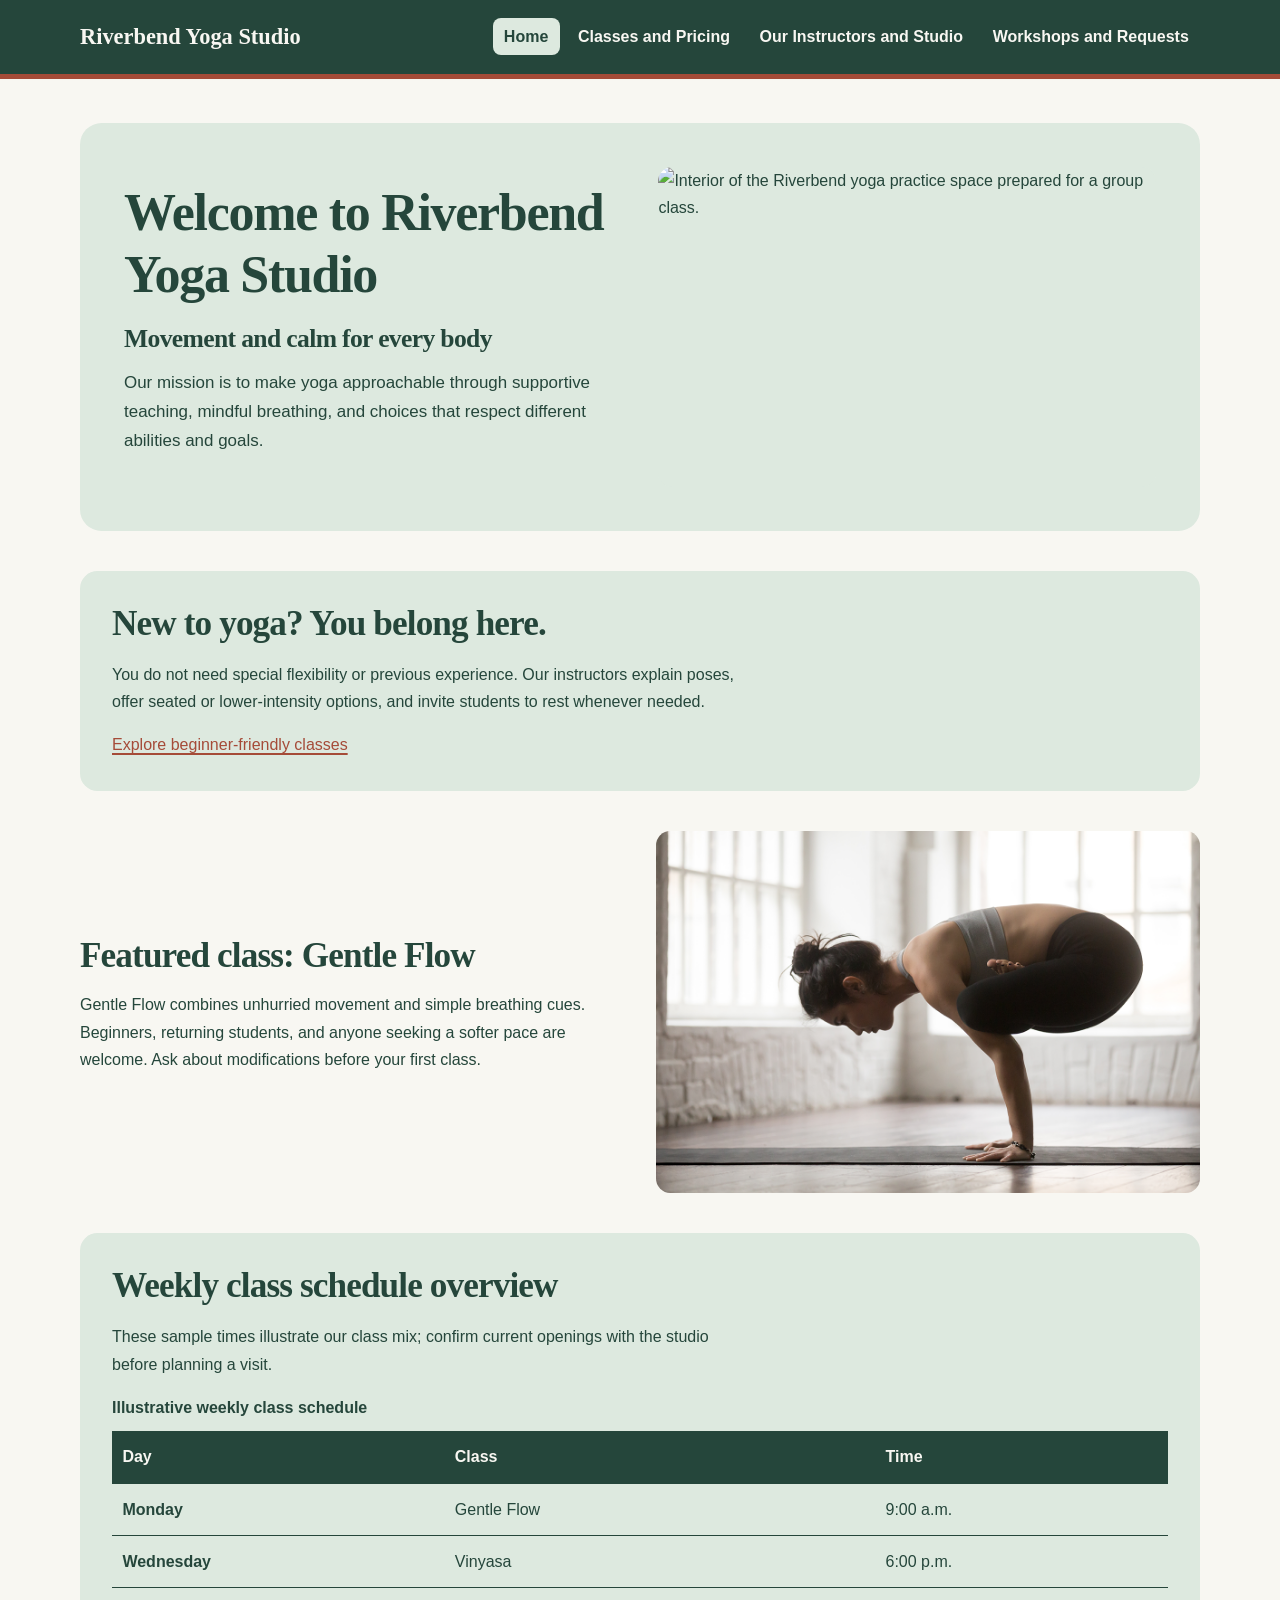
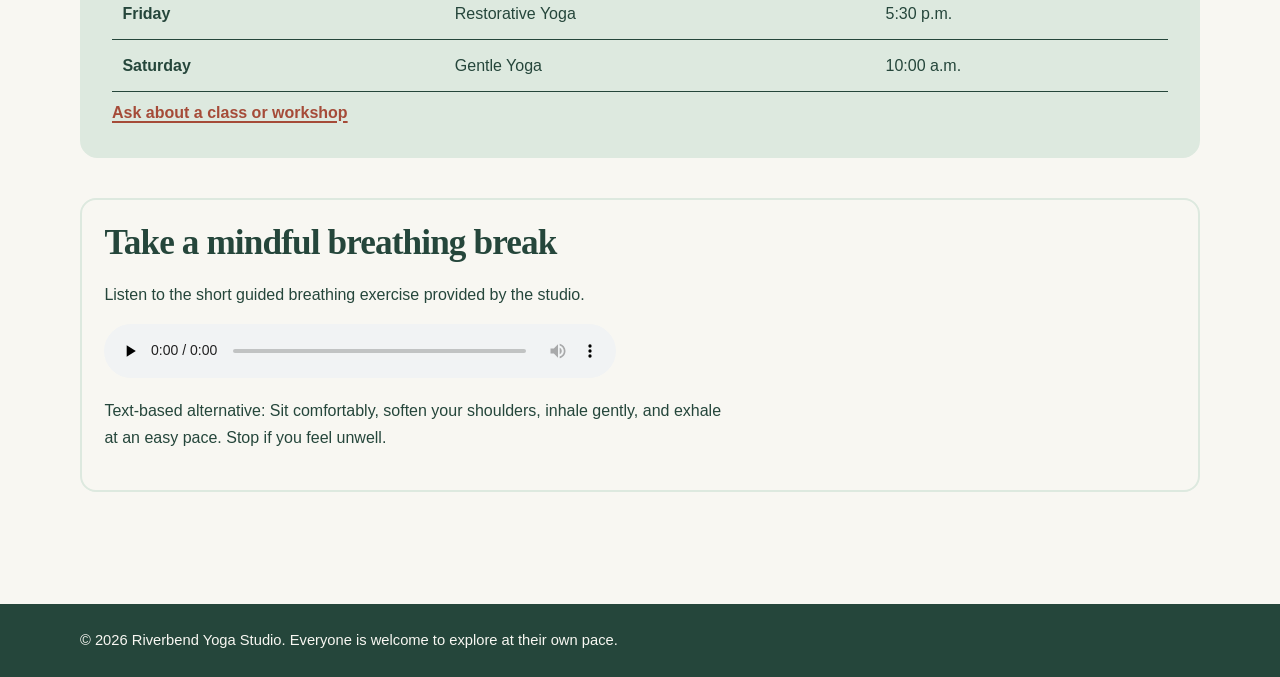
==== index.html @ 1f8491df "Add files via upload" ====
<!DOCTYPE html>
<html lang="en">
 <head>
  <meta charset="utf-8"/>
  <meta content="width=device-width, initial-scale=1" name="viewport"/>
  <meta content="Discover welcoming yoga classes, gentle movement, and breathing practices at Riverbend Yoga Studio." name="description"/>
  <title>
   Home | Riverbend Yoga Studio
  </title>
  <link href="styles.css" rel="stylesheet"/>
 </head>
 <body>
  <a class="skip-link" href="#main-content">
   Skip to main content
  </a>
  <header class="site-header">
   <div class="site-header-inner">
    <p class="brand">
     <strong>
      Riverbend Yoga Studio
     </strong>
    </p>
    <nav aria-label="Main navigation" class="site-nav">
     <ul class="nav-list">
      <li>
       <a aria-current="page" href="index.html">
        Home
       </a>
      </li>
      <li>
       <a href="services.html">
        Classes and Pricing
       </a>
      </li>
      <li>
       <a href="about.html">
        Our Instructors and Studio
       </a>
      </li>
      <li>
       <a href="events.html">
        Workshops and Requests
       </a>
      </li>
     </ul>
    </nav>
   </div>
  </header>
  <main class="site-main" id="main-content">
   <section aria-labelledby="mission-title" class="hero">
    <div class="hero-copy">
     <h1 class="page-title">
      Welcome to Riverbend Yoga Studio
     </h1>
     <h2 id="mission-title">
      Movement and calm for every body
     </h2>
     <p>
      Our mission is to make yoga approachable through supportive teaching,
        mindful breathing, and choices that respect different abilities and goals.
     </p>
    </div>
    <div class="hero-media">
     <img alt="Interior of the Riverbend yoga practice space prepared for a group class." class="hero-image" loading="eager" src="assets/yoga-studio.png"/>
    </div>
   </section>
   <section aria-labelledby="beginner-title" class="content-section panel beginner-panel">
    <h2 id="beginner-title">
     New to yoga? You belong here.
    </h2>
    <p>
     You do not need special flexibility or previous experience. Our
        instructors explain poses, offer seated or lower-intensity options,
        and invite students to rest whenever needed.
    </p>
    <p>
     <a href="services.html">
      Explore beginner-friendly classes
     </a>
    </p>
   </section>
   <section aria-labelledby="featured-title" class="content-section feature-section">
    <div class="feature-content">
     <h2 id="featured-title">
      Featured class: Gentle Flow
     </h2>
     <p>
      Gentle Flow combines unhurried movement and simple breathing cues.
        Beginners, returning students, and anyone seeking a softer pace are
        welcome. Ask about modifications before your first class.
     </p>
    </div>
    <div class="feature-media">
     <picture>
      <source media="(max-width: 600px)" srcset="assets/yoga-feature-small.png"/>
      <img alt="A calm yoga practice scene highlighting the Gentle Flow class." class="feature-image" loading="lazy" src="assets/yoga-feature-large.png"/>
     </picture>
    </div>
   </section>
   <section aria-labelledby="schedule-title" class="content-section panel schedule-panel">
    <h2 id="schedule-title">
     Weekly class schedule overview
    </h2>
    <p>
     These sample times illustrate our class mix; confirm current openings
        with the studio before planning a visit.
    </p>
    <div aria-label="Weekly yoga class schedule" class="table-scroll" role="region" tabindex="0">
     <table>
      <caption>
       Illustrative weekly class schedule
      </caption>
      <thead>
       <tr>
        <th scope="col">
         Day
        </th>
        <th scope="col">
         Class
        </th>
        <th scope="col">
         Time
        </th>
       </tr>
      </thead>
      <tbody>
       <tr>
        <th scope="row">
         Monday
        </th>
        <td>
         Gentle Flow
        </td>
        <td>
         9:00 a.m.
        </td>
       </tr>
       <tr>
        <th scope="row">
         Wednesday
        </th>
        <td>
         Vinyasa
        </td>
        <td>
         6:00 p.m.
        </td>
       </tr>
       <tr>
        <th scope="row">
         Friday
        </th>
        <td>
         Restorative Yoga
        </td>
        <td>
         5:30 p.m.
        </td>
       </tr>
       <tr>
        <th scope="row">
         Saturday
        </th>
        <td>
         Gentle Yoga
        </td>
        <td>
         10:00 a.m.
        </td>
       </tr>
      </tbody>
     </table>
    </div>
    <p>
     <a class="text-link" href="events.html">
      Ask about a class or workshop
     </a>
    </p>
   </section>
   <section aria-labelledby="breathing-title" class="content-section breathing-panel">
    <h2 id="breathing-title">
     Take a mindful breathing break
    </h2>
    <p>
     Listen to the short guided breathing exercise provided by the studio.
    </p>
    <audio class="breathing-player" controls="" preload="none">
     <source src="assets/yoga-breathing.mp3" type="audio/mpeg"/>
     Your browser cannot play this audio. You can request a breathing
        exercise through our
     <a class="text-link" href="events.html">
      workshop request form
     </a>
     .
    </audio>
    <p>
     Text-based alternative: Sit comfortably, soften your shoulders,
        inhale gently, and exhale at an easy pace. Stop if you feel unwell.
    </p>
   </section>
  </main>
  <footer class="site-footer">
   <div class="site-footer-inner">
    <p>
     &copy; 2026 Riverbend Yoga Studio. Everyone is welcome to explore at
      their own pace.
    </p>
   </div>
  </footer>
 </body>
</html>
---- styles.css ----
/* Riverbend Yoga Studio | Touchstone 3 | Shared, mobile-first styles */
/* Four-color palette: ivory, evergreen, sage, terracotta. Two font families: Arial and Georgia. */
:root {
  --ivory: #F8F7F2;
  --evergreen: #25463B;
  --sage: #DDE9DF;
  --terracotta: #A54B38;
  --reading-width: 70ch;
  --site-width: 70rem;
}

*, *::before, *::after { box-sizing: border-box; }
html { scroll-behavior: smooth; }
body {
  margin: 0;
  background: var(--ivory);
  color: var(--evergreen);
  font-family: Arial, Helvetica, sans-serif;
  font-size: 1rem;
  line-height: 1.7;
  -webkit-text-size-adjust: 100%;
}
img, picture, audio, video { max-width: 100%; }
img { display: block; height: auto; }
figure { margin: 0; }
h1, h2, h3 {
  font-family: Georgia, 'Times New Roman', serif;
  line-height: 1.2;
  letter-spacing: -0.025em;
  margin: 0 0 0.9rem;
}
h1 { font-size: clamp(2rem, 6vw, 3.25rem); }
h2 { font-size: clamp(1.55rem, 4vw, 2.2rem); }
h3 { font-size: 1.25rem; }
p { margin: 0 0 1rem; max-width: var(--reading-width); }
a { color: var(--terracotta); text-decoration-thickness: 0.12em; text-underline-offset: 0.2em; }
a:hover { text-decoration-thickness: 0.17em; }
a:focus-visible, button:focus-visible, input:focus-visible,
select:focus-visible, textarea:focus-visible, .table-scroll:focus-visible {
  outline: 3px solid var(--terracotta);
  outline-offset: 3px;
}
.skip-link {
  position: absolute;
  left: -10000px;
  top: auto;
  width: 1px;
  height: 1px;
  overflow: hidden;
}
.skip-link:focus {
  position: fixed;
  z-index: 1000;
  top: 0.75rem;
  left: 0.75rem;
  width: auto;
  height: auto;
  padding: 0.8rem 1rem;
  background: var(--ivory);
  color: var(--evergreen);
  border: 3px solid var(--terracotta);
  border-radius: 0.45rem;
}
.site-header, .site-footer { background: var(--evergreen); color: var(--ivory); }
.site-header { border-bottom: 5px solid var(--terracotta); }
.site-header-inner, .site-footer-inner {
  width: min(calc(100% - 2rem), var(--site-width));
  margin-inline: auto;
}
.site-header-inner { display: flex; flex-direction: column; gap: 1rem; padding: 1.15rem 0; }
.brand { margin: 0; font-family: Georgia, 'Times New Roman', serif; font-size: 1.4rem; line-height: 1.3; }
.brand strong { font-weight: 700; }
.nav-list { margin: 0; padding: 0; display: flex; flex-wrap: wrap; gap: 0.3rem 0.45rem; list-style: none; }
.nav-list a {
  display: inline-block;
  padding: 0.48rem 0.7rem;
  color: var(--ivory);
  text-decoration: none;
  font-weight: 600;
  border-radius: 0.5rem;
  line-height: 1.35;
}
.nav-list a:hover, .nav-list a[aria-current='page'] { background: var(--sage); color: var(--evergreen); }
.nav-list a:focus-visible { outline-color: var(--ivory); }
.site-main { width: min(calc(100% - 2rem), var(--site-width)); margin: 0 auto; padding: 2rem 0 3.5rem; }
.site-footer-inner { padding: 1.5rem 0; }
.site-footer p { margin: 0; font-size: 0.92rem; }
.page-intro { max-width: 52rem; padding: 0.4rem 0 0.8rem; }
.page-intro h1 { color: var(--evergreen); }
.page-intro p { font-size: 1.1rem; }
.content-section { margin: 1.8rem 0; }
.content-section > h2 { margin-bottom: 1rem; }
.panel { padding: 1.3rem; background: var(--sage); border-radius: 1.1rem; }
.panel p:last-child, .class-card p:last-child, .bio-card p:last-child { margin-bottom: 0; }
.text-link { font-weight: 700; }

/* Home - flexible hero and featured class (mobile: stacked). */
.hero {
  display: flex;
  flex-direction: column;
  gap: 1.5rem;
  background: var(--sage);
  border-radius: 1.35rem;
  overflow: hidden;
  padding: 1.5rem;
  margin: 0 0 2rem;
}
.hero-copy { align-self: center; flex: 1 1 0; }
.hero-copy h1 { margin-bottom: 1.1rem; }
.hero-copy h2 { font-size: clamp(1.25rem, 3vw, 1.6rem); }
.hero-copy p { font-size: 1.06rem; }
.hero-media { flex: 1 1 0; min-width: 0; }
.hero-image, .feature-image, .instructor-image, .workshop-image {
  width: 100%; object-fit: cover; border-radius: 0.9rem; background: var(--sage);
}
.hero-image { max-height: 23rem; }
.feature-section { display: flex; flex-direction: column; gap: 1.2rem; align-items: center; }
.feature-content, .feature-media { flex: 1 1 0; min-width: 0; width: 100%; }
.feature-image { max-height: 23rem; }
.breathing-panel {
  padding: 1.4rem;
  border-radius: 1rem;
  border: 2px solid var(--sage);
}
.breathing-player { display: block; width: 100%; max-width: 32rem; margin: 0.9rem 0 1.2rem; }
.table-scroll { overflow-x: auto; padding: 0 0 0.4rem; }
table { border-collapse: collapse; width: 100%; min-width: 21rem; text-align: left; }
caption { padding-bottom: 0.65rem; font-weight: 700; text-align: left; }
th, td { padding: 0.75rem 0.65rem; border-bottom: 1px solid var(--evergreen); vertical-align: top; }
thead th { background: var(--evergreen); color: var(--ivory); }

/* Services - flex card layouts, calm pricing panels. */
.class-grid { display: flex; flex-direction: column; gap: 1rem; }
.class-card {
  flex: 1 1 0;
  padding: 1.35rem;
  border: 2px solid var(--sage);
  border-top: 5px solid var(--terracotta);
  border-radius: 0.9rem;
  min-width: 0;
}
.class-card h3 { margin-bottom: 0.7rem; }
.pricing-list, .policy-list, .workshop-list { padding-left: 1.3rem; }
.pricing-list li, .policy-list li, .workshop-list li { margin-bottom: 0.65rem; }
.help-panel { padding: 1.3rem; border-left: 5px solid var(--terracotta); }

/* About - photo and short instructor biographies. */
.instructor-row { display: flex; flex-direction: column; gap: 1rem; }
.instructor-media { flex: 0 1 19rem; min-width: 0; }
.instructor-image { max-height: 24rem; }
.instructor-bios { flex: 1 1 0; display: flex; flex-direction: column; gap: 1rem; }
.bio-card { padding: 1rem 1.2rem; border-radius: 0.85rem; background: var(--sage); }
.content-note { font-size: 0.9rem; margin-top: 1rem; font-style: italic; }

/* Events - workshop figure and accessible contact form. */
.workshop-figure { margin: 1.2rem 0; max-width: 42rem; }
.workshop-figure figcaption { padding: 0.75rem 0.2rem; font-size: 0.96rem; }
.workshop-image { max-height: 22rem; }
.workshop-list { max-width: 56rem; }
.form-section { background: var(--sage); border-radius: 1.15rem; padding: 1.3rem; }
.interest-form { margin-top: 1.3rem; }
.interest-form fieldset { border: 2px solid var(--evergreen); padding: 1rem; border-radius: 0.7rem; margin: 0 0 1.15rem; min-width: 0; }
.interest-form legend { padding: 0 0.5rem; font-weight: 700; }
.interest-form fieldset fieldset { margin-top: 1.1rem; border-color: var(--terracotta); }
.interest-form p { max-width: none; }
.interest-form label { display: block; font-weight: 600; margin-bottom: 0.35rem; }
.interest-form input:not([type='radio']),
.interest-form select, .interest-form textarea {
  width: 100%; max-width: 100%; display: block; min-width: 0;
  padding: 0.72rem 0.8rem;
  color: var(--evergreen);
  background: var(--ivory);
  border: 2px solid var(--evergreen);
  border-radius: 0.45rem;
  font: inherit;
}
.interest-form textarea { resize: vertical; min-height: 7.5rem; }
.field-grid { display: flex; flex-direction: column; gap: 0.4rem; }
.field-grid > p { flex: 1 1 0; min-width: 0; }
.interest-form .radio-choice { display: flex; align-items: flex-start; gap: 0.5rem; margin: 0.5rem 0; }
.radio-choice input { flex: 0 0 auto; width: 1.1rem; height: 1.1rem; accent-color: var(--evergreen); margin: 0.3rem 0 0; }
.interest-form .radio-choice label { margin: 0; font-weight: 400; }
.submit-button {
  background: var(--terracotta);
  border: 2px solid var(--terracotta);
  border-radius: 0.55rem;
  padding: 0.82rem 1.25rem;
  min-height: 2.9rem;
  color: var(--ivory);
  font: 700 1rem Arial, Helvetica, sans-serif;
  cursor: pointer;
}
.submit-button:hover { background: var(--evergreen); border-color: var(--evergreen); }

/* Tablet and desktop: nav stays in a row, classes use columns, media aligns beside copy. */
@media (min-width: 48rem) {
  .site-main { padding-top: 2.75rem; padding-bottom: 4.5rem; }
  .site-header-inner { flex-direction: row; align-items: center; justify-content: space-between; gap: 1.5rem; }
  .nav-list { justify-content: flex-end; }
  .panel, .form-section { padding: 2rem; }
  .hero { flex-direction: row; gap: 2.3rem; padding: 2.2rem; }
  .hero-image { min-height: 20rem; }
  .feature-section { flex-direction: row; gap: 2rem; align-items: center; }
  .class-grid { flex-direction: row; align-items: stretch; }
  .instructor-row { flex-direction: row; gap: 1.5rem; align-items: flex-start; }
  .field-grid { flex-direction: row; gap: 1rem; }
}
@media (min-width: 64rem) {
  .hero { padding: 2.75rem; }
  .page-intro { padding-bottom: 1.25rem; }
  .content-section { margin-top: 2.5rem; margin-bottom: 2.5rem; }
  .form-section { padding: 2.4rem; }
}
@media (prefers-reduced-motion: reduce) {
  html { scroll-behavior: auto; }
}
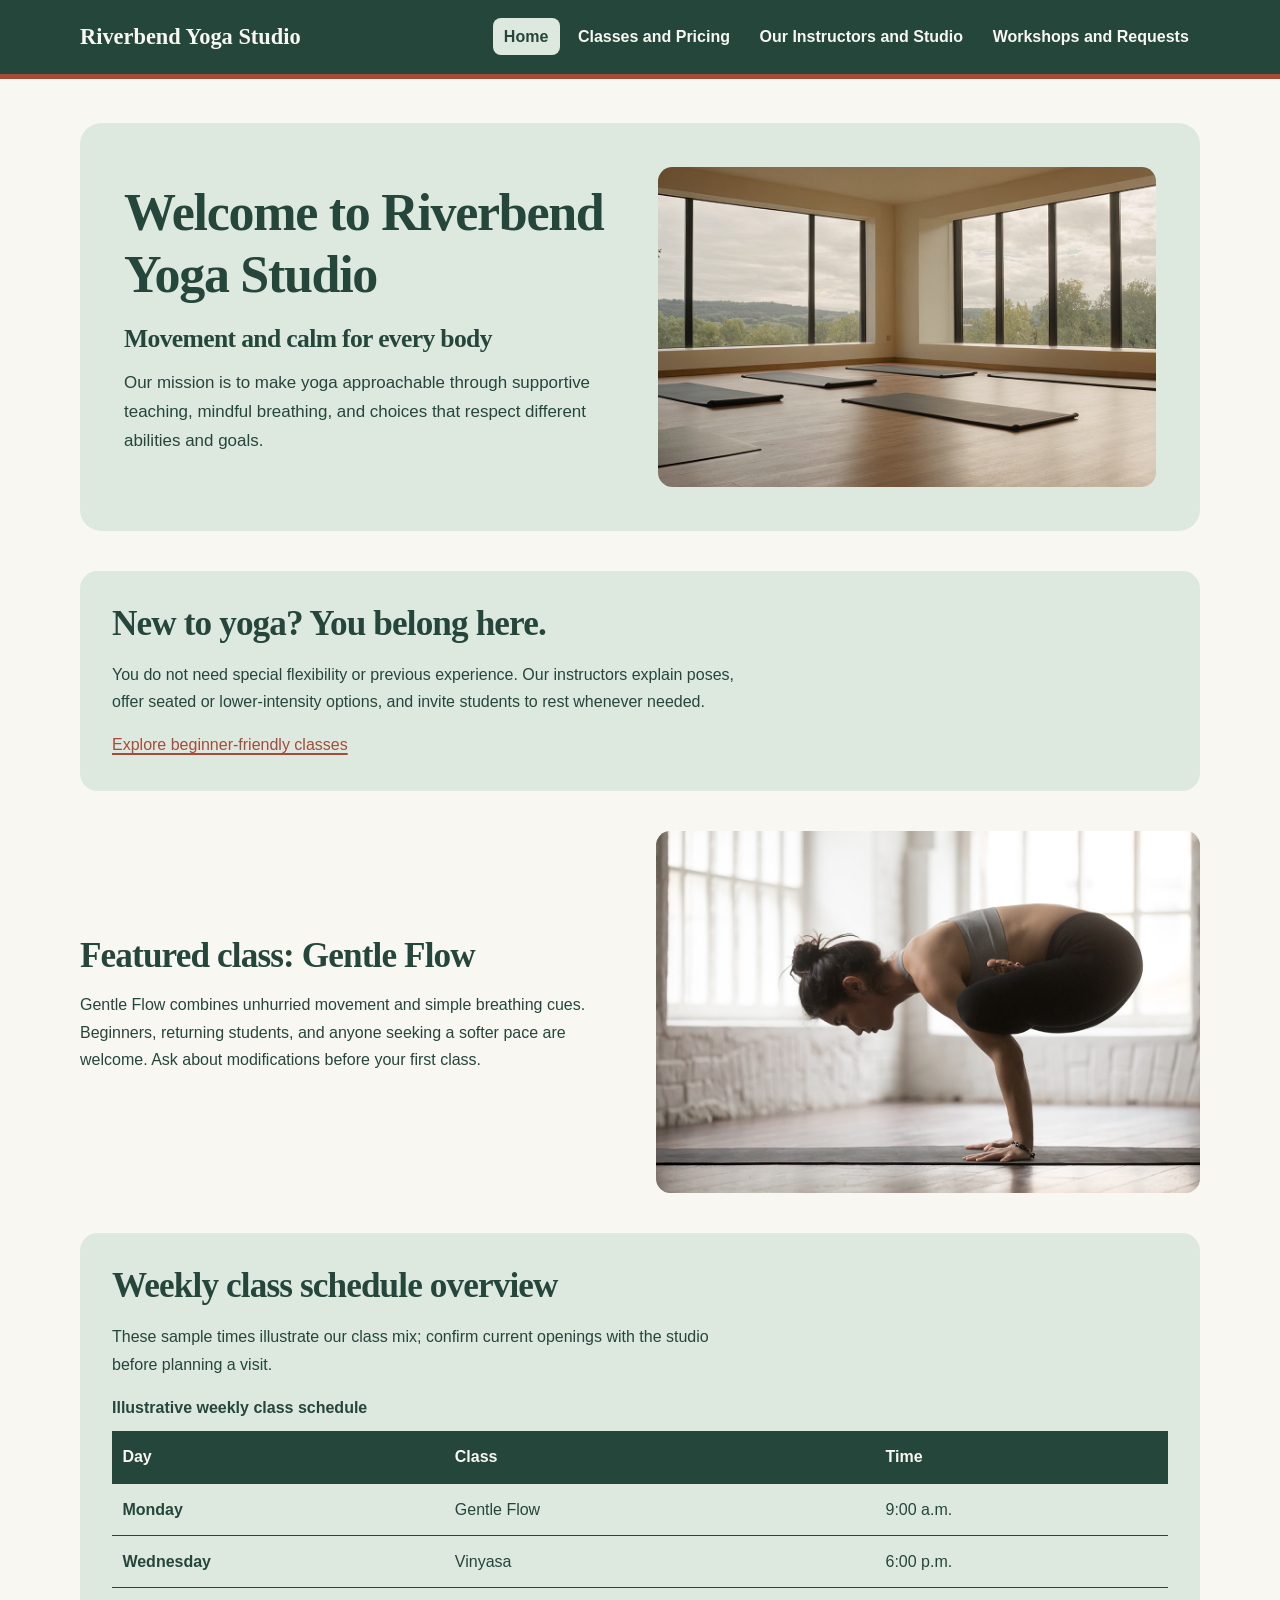
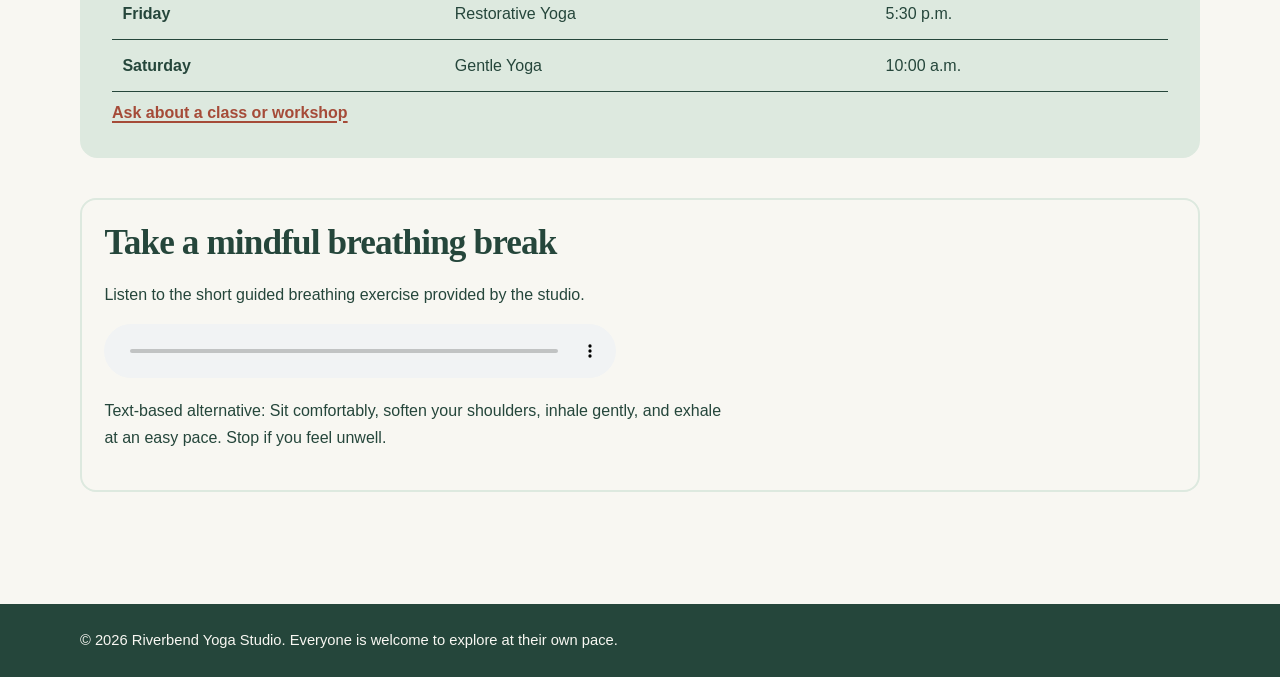
==== commit 49afaf1b: "Add files via upload" ====
--- a/index.html
+++ b/index.html
@@ -207,6 +207,7 @@
     </p>
    </div>
   </footer>
+  <script defer="True" src="script.js">
+  </script>
  </body>
 </html>
-
--- a/styles.css
+++ b/styles.css
@@ -214,3 +214,49 @@
 @media (prefers-reduced-motion: reduce) {
   html { scroll-behavior: auto; }
 }
+
+
+/* Touchstone 4 enhancements: uses the existing four colors and two fonts. */
+.preference-panel { border-left: 6px solid var(--terracotta); }
+.preference-result {
+  margin: 0.8rem 0 1rem;
+  padding: 1rem 1.2rem;
+  border-radius: 0.6rem;
+  background: var(--ivory);
+  border: 2px solid var(--evergreen);
+  min-height: 4.5rem;
+}
+.preference-actions { display: flex; flex-direction: column; align-items: flex-start; gap: 0.8rem; margin: 1rem 0; }
+.preference-button, .quiet-button, .action-link {
+  display: inline-block;
+  font: 700 0.95rem Arial, Helvetica, sans-serif;
+  border-radius: 0.55rem;
+  padding: 0.75rem 1rem;
+  cursor: pointer;
+  line-height: 1.35;
+}
+.preference-button { color: var(--ivory); background: var(--evergreen); border: 2px solid var(--evergreen); }
+.preference-button[aria-pressed='true'] { background: var(--terracotta); border-color: var(--terracotta); }
+.preference-button:hover { background: var(--terracotta); border-color: var(--terracotta); }
+.quiet-button { color: var(--evergreen); background: var(--ivory); border: 2px solid var(--evergreen); }
+.quiet-button:disabled { opacity: 0.55; cursor: not-allowed; }
+.action-link { color: var(--ivory); background: var(--terracotta); border: 2px solid var(--terracotta); text-decoration: none; }
+.action-link:hover { background: var(--evergreen); border-color: var(--evergreen); }
+.storage-note { font-size: 0.93rem; margin: 0.75rem 0 0; }
+.remembered-note {
+  background: var(--ivory); border-left: 5px solid var(--terracotta);
+  border-radius: 0.3rem; padding: 0.85rem 1rem; margin: 1rem 0;
+}
+.interest-form .field-error { color: var(--terracotta); display: block; font-weight: 700; min-height: 1.25rem; font-size: 0.91rem; margin: 0.3rem 0 0; line-height: 1.4; }
+.interest-form [aria-invalid='true'] { border-color: var(--terracotta) !important; outline: 2px solid var(--terracotta); outline-offset: 1px; }
+.interest-form .group-error { margin: 0.6rem 0 0; }
+.submission-feedback {
+  background: var(--ivory); border: 2px solid var(--evergreen);
+  border-left: 6px solid var(--evergreen); border-radius: 0.55rem;
+  margin-top: 1rem; padding: 1rem 1.2rem; font-weight: 700;
+}
+.submission-feedback.feedback-error { border-color: var(--terracotta); }
+.submission-feedback[hidden] { display: none; }
+@media (min-width: 48rem) {
+  .preference-actions { flex-direction: row; align-items: center; flex-wrap: wrap; }
+}
